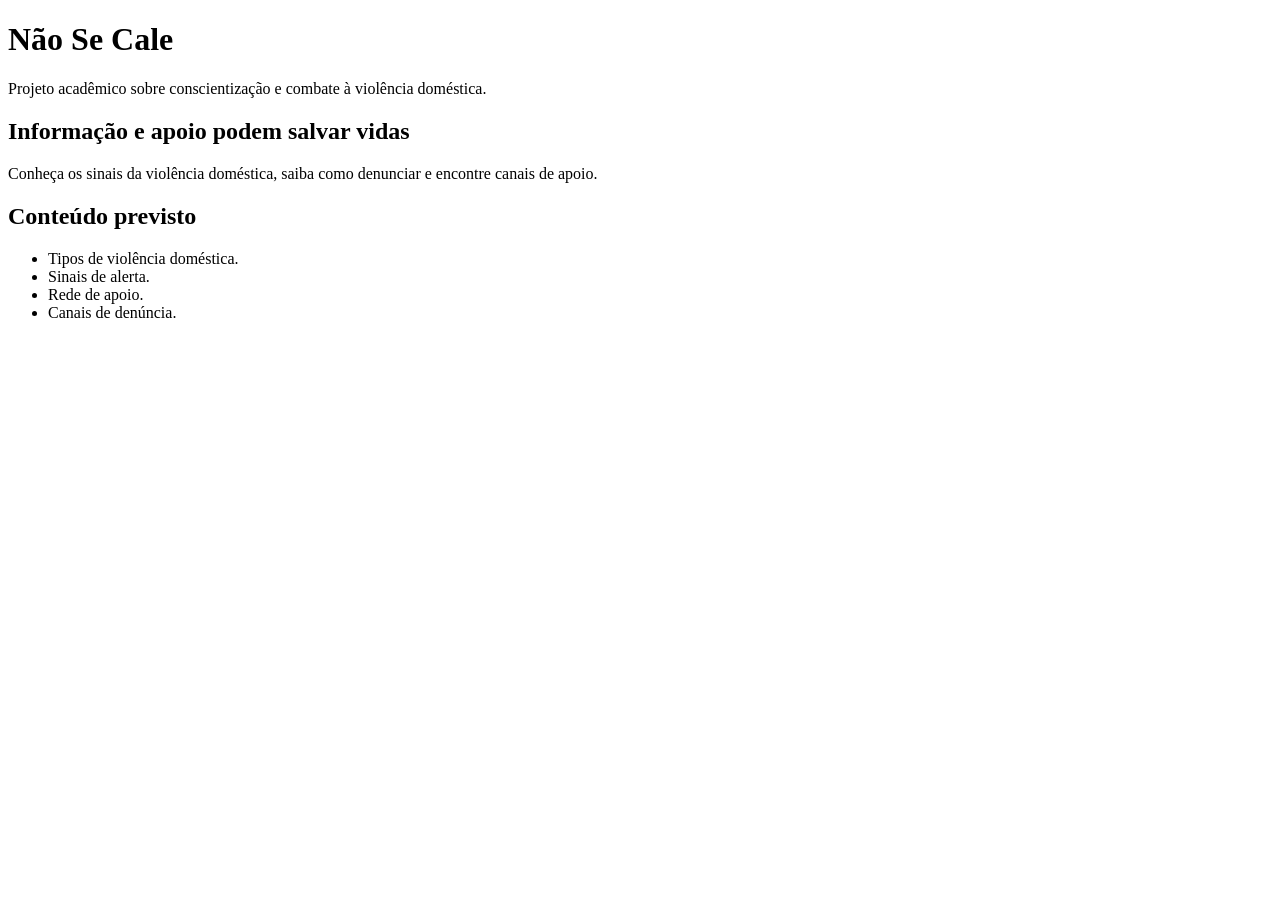
==== site/index.html @ a2928630 "Item 15 - inicia estrutura do projeto" ====
<!DOCTYPE html>
<html lang="pt-BR">
<head>
    <meta charset="UTF-8">
    <meta name="viewport" content="width=device-width, initial-scale=1.0">
    <title>Não Se Cale</title>
</head>
<body>
    <header>
        <h1>Não Se Cale</h1>
        <p>Projeto acadêmico sobre conscientização e combate à violência doméstica.</p>
    </header>

    <main>
        <section>
            <h2>Informação e apoio podem salvar vidas</h2>
            <p>
                Conheça os sinais da violência doméstica, saiba como denunciar
                e encontre canais de apoio.
            </p>
        </section>

        <section>
            <h2>Conteúdo previsto</h2>
            <ul>
                <li>Tipos de violência doméstica.</li>
                <li>Sinais de alerta.</li>
                <li>Rede de apoio.</li>
                <li>Canais de denúncia.</li>
            </ul>
        </section>
    </main>
</body>
</html>
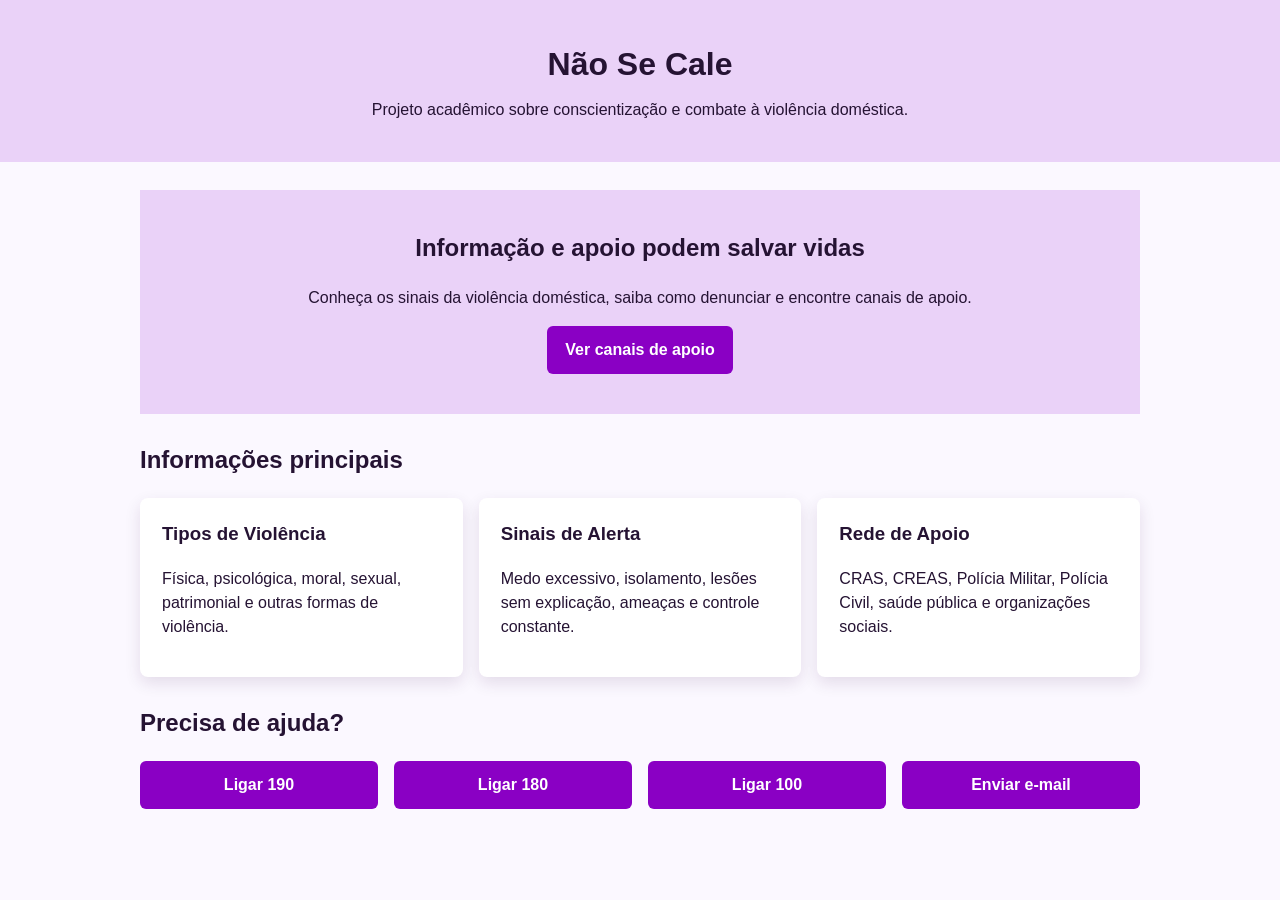
==== commit d827d472: "Ajustes para implementar o item 16" ====
--- a/site/index.html
+++ b/site/index.html
@@ -4,30 +4,56 @@
     <meta charset="UTF-8">
     <meta name="viewport" content="width=device-width, initial-scale=1.0">
     <title>Não Se Cale</title>
+    <link rel="stylesheet" href="style.css">
 </head>
 <body>
-    <header>
-        <h1>Não Se Cale</h1>
-        <p>Projeto acadêmico sobre conscientização e combate à violência doméstica.</p>
+    <header class="topo">
+        <div class="container">
+            <h1>Não Se Cale</h1>
+            <p>Projeto acadêmico sobre conscientização e combate à violência doméstica.</p>
+        </div>
     </header>
 
-    <main>
-        <section>
+    <main class="container">
+        <section class="hero">
             <h2>Informação e apoio podem salvar vidas</h2>
             <p>
                 Conheça os sinais da violência doméstica, saiba como denunciar
                 e encontre canais de apoio.
             </p>
+            <a class="botao" href="#apoio">Ver canais de apoio</a>
         </section>
 
-        <section>
-            <h2>Conteúdo previsto</h2>
-            <ul>
-                <li>Tipos de violência doméstica.</li>
-                <li>Sinais de alerta.</li>
-                <li>Rede de apoio.</li>
-                <li>Canais de denúncia.</li>
-            </ul>
+        <section class="secao">
+            <h2>Informações principais</h2>
+
+            <div class="cards">
+                <article class="card">
+                    <h3>Tipos de Violência</h3>
+                    <p>Física, psicológica, moral, sexual, patrimonial e outras formas de violência.</p>
+                </article>
+
+                <article class="card">
+                    <h3>Sinais de Alerta</h3>
+                    <p>Medo excessivo, isolamento, lesões sem explicação, ameaças e controle constante.</p>
+                </article>
+
+                <article class="card">
+                    <h3>Rede de Apoio</h3>
+                    <p>CRAS, CREAS, Polícia Militar, Polícia Civil, saúde pública e organizações sociais.</p>
+                </article>
+            </div>
+        </section>
+
+        <section class="secao" id="apoio">
+            <h2>Precisa de ajuda?</h2>
+
+            <div class="acoes">
+                <a href="tel:190">Ligar 190</a>
+                <a href="tel:180">Ligar 180</a>
+                <a href="tel:100">Ligar 100</a>
+                <a href="mailto:atendimento@exemplo.com.br">Enviar e-mail</a>
+            </div>
         </section>
     </main>
 </body>
--- a/site/style.css
+++ b/site/style.css
@@ -0,0 +1,122 @@
+* {
+    box-sizing: border-box;
+}
+
+body {
+    margin: 0;
+    background: #fbf8ff;
+    color: #251333;
+    font-family: Arial, Helvetica, sans-serif;
+    line-height: 1.5;
+}
+
+a {
+    text-decoration: none;
+}
+
+.container {
+    width: min(1000px, 92%);
+    margin: 0 auto;
+}
+
+.topo {
+    background: #ead2f8;
+    padding: 40px 0;
+    text-align: center;
+}
+
+.topo h1 {
+    margin: 0 0 10px;
+    font-size: 2rem;
+}
+
+.topo p {
+    margin: 0;
+}
+
+.hero {
+    background: #ead2f8;
+    margin: 28px 0;
+    padding: 40px 24px;
+    text-align: center;
+}
+
+.hero h2,
+.secao h2 {
+    margin-top: 0;
+}
+
+.botao,
+.acoes a {
+    background: #8a00c4;
+    border-radius: 6px;
+    color: #ffffff;
+    display: inline-block;
+    font-weight: 700;
+    padding: 12px 18px;
+}
+
+.secao {
+    margin-bottom: 28px;
+}
+
+.cards,
+.acoes {
+    display: grid;
+    gap: 16px;
+}
+
+.cards {
+    grid-template-columns: repeat(3, 1fr);
+}
+
+.card {
+    background: #ffffff;
+    border-radius: 8px;
+    box-shadow: 0 6px 16px rgba(55, 20, 75, 0.12);
+    padding: 22px;
+}
+
+.card h3 {
+    margin-top: 0;
+}
+
+.acoes {
+    grid-template-columns: repeat(4, 1fr);
+}
+
+.acoes a {
+    text-align: center;
+}
+
+@media (max-width: 760px) {
+    .cards,
+    .acoes {
+        grid-template-columns: 1fr;
+    }
+
+    .topo {
+        padding: 28px 0;
+    }
+
+    .hero {
+        margin: 20px 0;
+        padding: 28px 18px;
+        text-align: left;
+    }
+
+    .topo h1 {
+        font-size: 1.7rem;
+    }
+
+    .hero h2,
+    .secao h2 {
+        font-size: 1.35rem;
+    }
+
+    .botao,
+    .acoes a {
+        width: 100%;
+        text-align: center;
+    }
+}
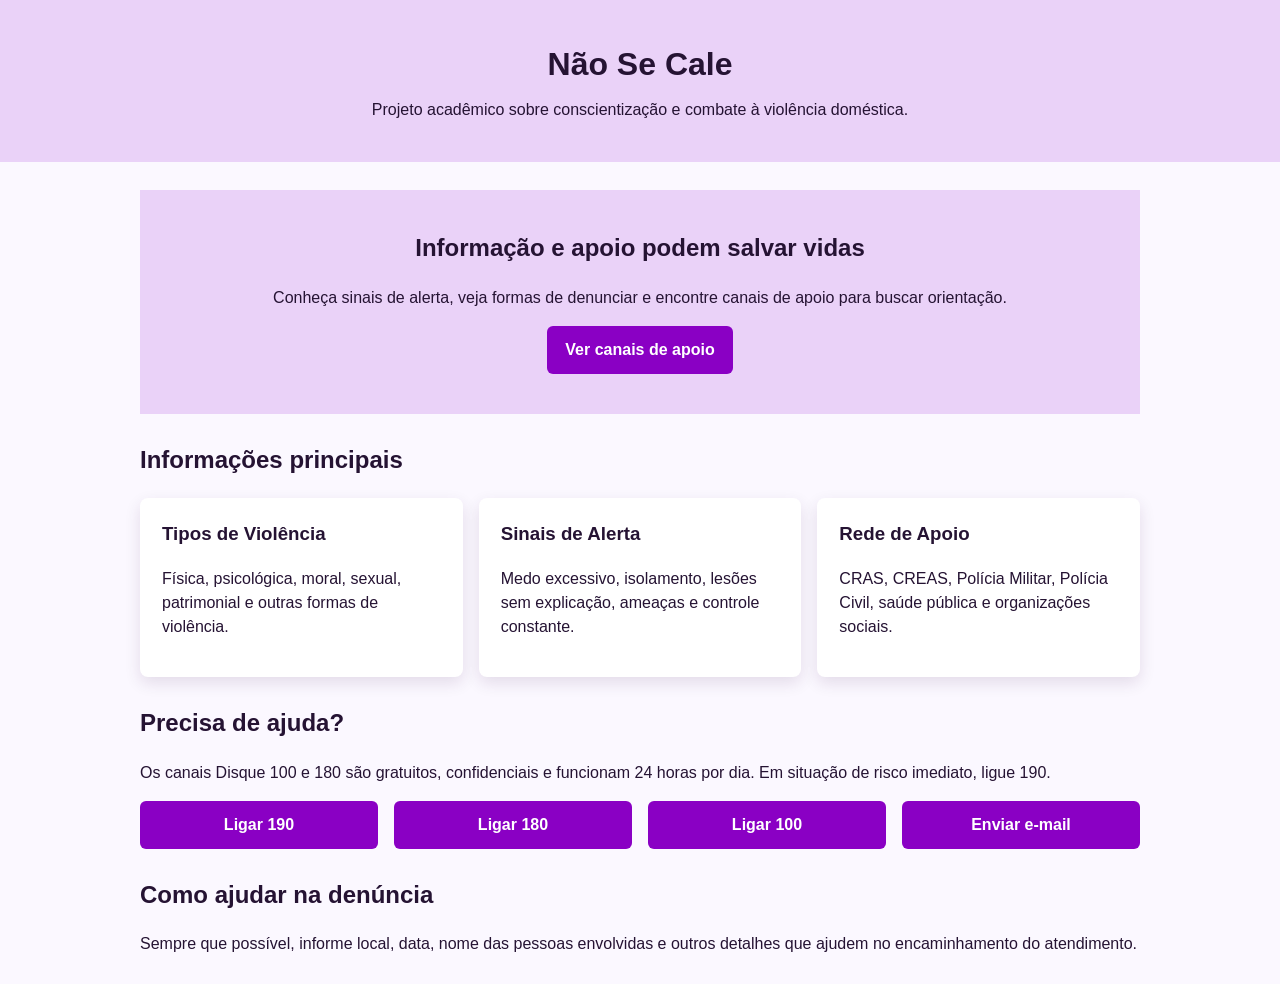
==== commit 1be010a7: "Revisa textos dos canais de apoio" ====
--- a/site/index.html
+++ b/site/index.html
@@ -18,8 +18,8 @@
         <section class="hero">
             <h2>Informação e apoio podem salvar vidas</h2>
             <p>
-                Conheça os sinais da violência doméstica, saiba como denunciar
-                e encontre canais de apoio.
+                Conheça sinais de alerta, veja formas de denunciar
+                e encontre canais de apoio para buscar orientação.
             </p>
             <a class="botao" href="#apoio">Ver canais de apoio</a>
         </section>
@@ -47,6 +47,10 @@
 
         <section class="secao" id="apoio">
             <h2>Precisa de ajuda?</h2>
+            <p>
+                Os canais Disque 100 e 180 são gratuitos, confidenciais e funcionam 24 horas por dia.
+                Em situação de risco imediato, ligue 190.
+            </p>
 
             <div class="acoes">
                 <a href="tel:190">Ligar 190</a>
@@ -55,6 +59,14 @@
                 <a href="mailto:atendimento@exemplo.com.br">Enviar e-mail</a>
             </div>
         </section>
+
+        <section class="secao">
+            <h2>Como ajudar na denúncia</h2>
+            <p>
+                Sempre que possível, informe local, data, nome das pessoas envolvidas
+                e outros detalhes que ajudem no encaminhamento do atendimento.
+            </p>
+        </section>
     </main>
 </body>
 </html>
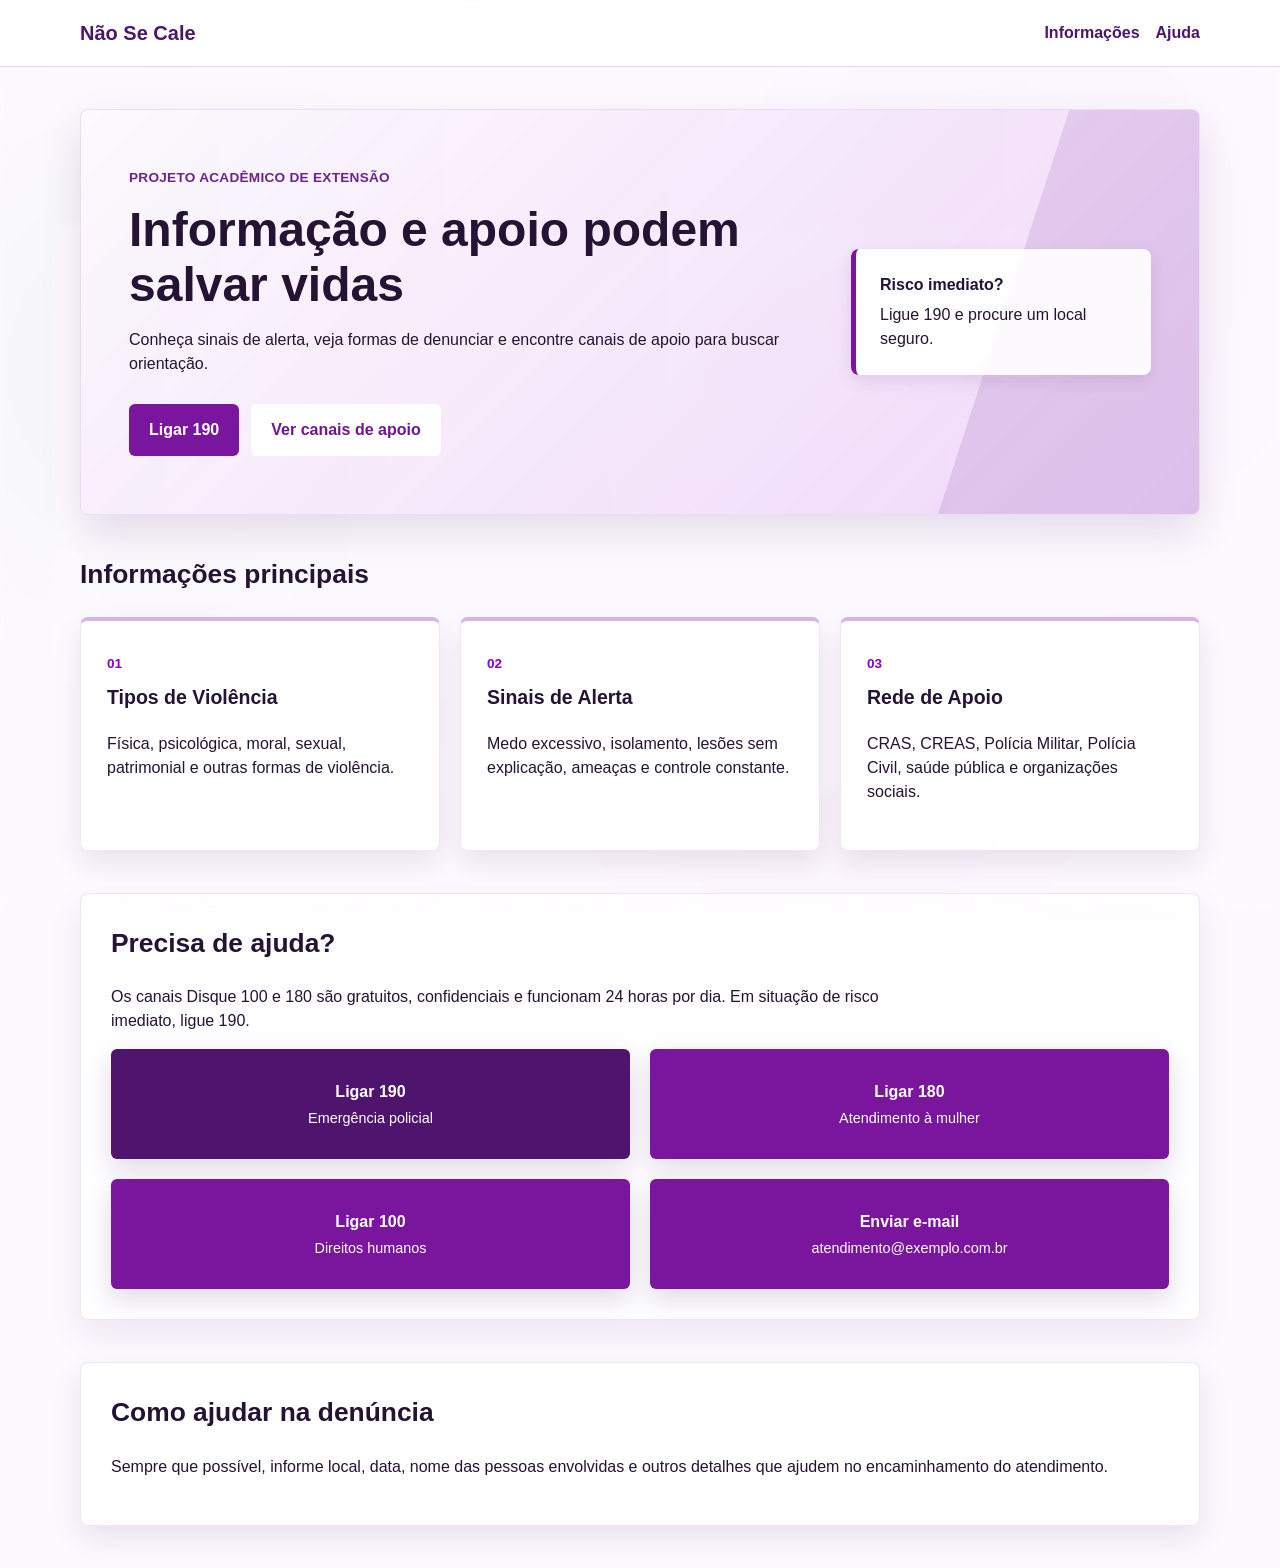
==== commit c50b25e8: "Melhora layout e experiência de uso" ====
--- a/site/index.html
+++ b/site/index.html
@@ -8,59 +8,92 @@
 </head>
 <body>
     <header class="topo">
-        <div class="container">
-            <h1>Não Se Cale</h1>
-            <p>Projeto acadêmico sobre conscientização e combate à violência doméstica.</p>
+        <div class="container topo-conteudo">
+            <a class="marca" href="#">Não Se Cale</a>
+            <nav aria-label="Navegação principal">
+                <a href="#informacoes">Informações</a>
+                <a href="#apoio">Ajuda</a>
+            </nav>
         </div>
     </header>
 
     <main class="container">
         <section class="hero">
-            <h2>Informação e apoio podem salvar vidas</h2>
-            <p>
-                Conheça sinais de alerta, veja formas de denunciar
-                e encontre canais de apoio para buscar orientação.
-            </p>
-            <a class="botao" href="#apoio">Ver canais de apoio</a>
+            <div class="hero-texto">
+                <p class="etiqueta">Projeto acadêmico de extensão</p>
+                <h1>Informação e apoio podem salvar vidas</h1>
+                <p>
+                    Conheça sinais de alerta, veja formas de denunciar
+                    e encontre canais de apoio para buscar orientação.
+                </p>
+                <div class="botoes">
+                    <a class="botao botao-principal" href="tel:190">Ligar 190</a>
+                    <a class="botao botao-secundario" href="#apoio">Ver canais de apoio</a>
+                </div>
+            </div>
+
+            <aside class="aviso">
+                <strong>Risco imediato?</strong>
+                <span>Ligue 190 e procure um local seguro.</span>
+            </aside>
         </section>
 
-        <section class="secao">
+        <section class="secao" id="informacoes">
             <h2>Informações principais</h2>
 
             <div class="cards">
                 <article class="card">
+                    <span>01</span>
                     <h3>Tipos de Violência</h3>
                     <p>Física, psicológica, moral, sexual, patrimonial e outras formas de violência.</p>
                 </article>
 
                 <article class="card">
+                    <span>02</span>
                     <h3>Sinais de Alerta</h3>
                     <p>Medo excessivo, isolamento, lesões sem explicação, ameaças e controle constante.</p>
                 </article>
 
                 <article class="card">
+                    <span>03</span>
                     <h3>Rede de Apoio</h3>
                     <p>CRAS, CREAS, Polícia Militar, Polícia Civil, saúde pública e organizações sociais.</p>
                 </article>
             </div>
         </section>
 
-        <section class="secao" id="apoio">
-            <h2>Precisa de ajuda?</h2>
-            <p>
-                Os canais Disque 100 e 180 são gratuitos, confidenciais e funcionam 24 horas por dia.
-                Em situação de risco imediato, ligue 190.
-            </p>
+        <section class="secao painel-ajuda" id="apoio">
+            <div class="cabecalho-secao">
+                <div>
+                    <h2>Precisa de ajuda?</h2>
+                    <p class="texto-apoio">
+                        Os canais Disque 100 e 180 são gratuitos, confidenciais e funcionam 24 horas por dia.
+                        Em situação de risco imediato, ligue 190.
+                    </p>
+                </div>
+            </div>
 
             <div class="acoes">
-                <a href="tel:190">Ligar 190</a>
-                <a href="tel:180">Ligar 180</a>
-                <a href="tel:100">Ligar 100</a>
-                <a href="mailto:atendimento@exemplo.com.br">Enviar e-mail</a>
+                <a class="acao destaque" href="tel:190">
+                    <strong>Ligar 190</strong>
+                    <span>Emergência policial</span>
+                </a>
+                <a class="acao" href="tel:180">
+                    <strong>Ligar 180</strong>
+                    <span>Atendimento à mulher</span>
+                </a>
+                <a class="acao" href="tel:100">
+                    <strong>Ligar 100</strong>
+                    <span>Direitos humanos</span>
+                </a>
+                <a class="acao" href="mailto:atendimento@exemplo.com.br">
+                    <strong>Enviar e-mail</strong>
+                    <span>atendimento@exemplo.com.br</span>
+                </a>
             </div>
         </section>
 
-        <section class="secao">
+        <section class="secao bloco-orientacao">
             <h2>Como ajudar na denúncia</h2>
             <p>
                 Sempre que possível, informe local, data, nome das pessoas envolvidas
--- a/site/style.css
+++ b/site/style.css
@@ -4,10 +4,23 @@
 
 body {
     margin: 0;
-    background: #fbf8ff;
+    background: #fdf9ff;
     color: #251333;
     font-family: Arial, Helvetica, sans-serif;
     line-height: 1.5;
+    min-height: 100vh;
+    position: relative;
+}
+
+body::before {
+    background:
+        linear-gradient(90deg, rgba(253, 249, 255, 0.7), rgba(253, 249, 255, 0.9)),
+        url("assets/fundo-acolhedor.png") center/cover fixed;
+    content: "";
+    filter: blur(3px);
+    inset: -8px;
+    position: fixed;
+    z-index: -1;
 }
 
 a {
@@ -15,55 +28,157 @@
 }
 
 .container {
-    width: min(1000px, 92%);
+    width: min(1120px, 92%);
     margin: 0 auto;
 }
 
 .topo {
-    background: #ead2f8;
-    padding: 40px 0;
-    text-align: center;
-}
-
-.topo h1 {
-    margin: 0 0 10px;
-    font-size: 2rem;
-}
-
-.topo p {
-    margin: 0;
+    background: rgba(255, 255, 255, 0.86);
+    backdrop-filter: blur(10px);
+    border-bottom: 1px solid rgba(216, 198, 230, 0.7);
+    padding: 18px 0;
+    position: sticky;
+    top: 0;
+    z-index: 2;
+}
+
+.topo-conteudo {
+    align-items: center;
+    display: flex;
+    justify-content: space-between;
+    gap: 18px;
+}
+
+.marca {
+    color: #4b176d;
+    font-size: 1.25rem;
+    font-weight: 700;
+}
+
+nav {
+    display: flex;
+    gap: 16px;
+}
+
+nav a {
+    color: #4b176d;
+    font-weight: 700;
 }
 
 .hero {
-    background: #ead2f8;
-    margin: 28px 0;
-    padding: 40px 24px;
-    text-align: center;
-}
-
-.hero h2,
+    align-items: center;
+    background:
+        linear-gradient(135deg, rgba(255, 255, 255, 0.78), rgba(237, 210, 248, 0.9)),
+        linear-gradient(90deg, rgba(95, 22, 133, 0.08), rgba(255, 255, 255, 0));
+    border: 1px solid rgba(234, 220, 243, 0.9);
+    border-radius: 8px;
+    box-shadow: 0 18px 42px rgba(55, 20, 75, 0.12);
+    display: grid;
+    gap: 36px;
+    grid-template-columns: minmax(0, 1fr) 300px;
+    margin: 42px 0 40px;
+    overflow: hidden;
+    min-height: 390px;
+    padding: 58px 48px;
+    position: relative;
+}
+
+.hero::before {
+    background: rgba(95, 22, 133, 0.12);
+    content: "";
+    height: 150%;
+    position: absolute;
+    right: -180px;
+    top: -120px;
+    transform: rotate(18deg);
+    width: 360px;
+}
+
+.hero-texto,
+.aviso {
+    position: relative;
+    z-index: 1;
+}
+
+.hero h1,
 .secao h2 {
     margin-top: 0;
 }
 
+.hero h1 {
+    font-size: 3rem;
+    line-height: 1.15;
+    margin-bottom: 14px;
+}
+
+.etiqueta {
+    color: #6c238f;
+    font-size: 0.85rem;
+    font-weight: 700;
+    letter-spacing: 0.02em;
+    margin-top: 0;
+    text-transform: uppercase;
+}
+
+.botoes {
+    display: flex;
+    flex-wrap: wrap;
+    gap: 12px;
+    margin-top: 28px;
+}
+
 .botao,
-.acoes a {
-    background: #8a00c4;
+.acao {
+    background: #7a159e;
     border-radius: 6px;
     color: #ffffff;
     display: inline-block;
     font-weight: 700;
-    padding: 12px 18px;
+    padding: 14px 20px;
+    transition: transform 0.2s ease, box-shadow 0.2s ease;
+}
+
+.botao:hover,
+.acao:hover {
+    box-shadow: 0 10px 22px rgba(95, 22, 133, 0.18);
+    transform: translateY(-2px);
+}
+
+.botao-secundario {
+    background: #ffffff;
+    color: #6f168f;
+}
+
+.aviso {
+    background: rgba(255, 255, 255, 0.92);
+    border-left: 5px solid #7a159e;
+    border-radius: 8px;
+    box-shadow: 0 6px 16px rgba(55, 20, 75, 0.1);
+    padding: 24px;
+}
+
+.aviso strong,
+.aviso span {
+    display: block;
+}
+
+.aviso strong {
+    margin-bottom: 6px;
 }
 
 .secao {
-    margin-bottom: 28px;
+    margin-bottom: 42px;
+}
+
+.secao h2 {
+    font-size: 1.65rem;
+    margin-bottom: 22px;
 }
 
 .cards,
 .acoes {
     display: grid;
-    gap: 16px;
+    gap: 20px;
 }
 
 .cards {
@@ -71,52 +186,127 @@
 }
 
 .card {
-    background: #ffffff;
-    border-radius: 8px;
-    box-shadow: 0 6px 16px rgba(55, 20, 75, 0.12);
-    padding: 22px;
+    background: rgba(255, 255, 255, 0.88);
+    border: 1px solid rgba(234, 220, 243, 0.7);
+    border-top: 4px solid #d5b4eb;
+    border-radius: 8px;
+    box-shadow: 0 12px 28px rgba(55, 20, 75, 0.1);
+    min-height: 220px;
+    padding: 30px 26px;
+}
+
+.card span {
+    color: #8a00c4;
+    font-size: 0.85rem;
+    font-weight: 700;
 }
 
 .card h3 {
-    margin-top: 0;
+    font-size: 1.22rem;
+    margin-top: 8px;
 }
 
 .acoes {
-    grid-template-columns: repeat(4, 1fr);
-}
-
-.acoes a {
-    text-align: center;
+    grid-template-columns: repeat(2, 1fr);
+}
+
+.acao {
+    align-items: center;
+    box-shadow: 0 10px 24px rgba(55, 20, 75, 0.14);
+    display: flex;
+    flex-direction: column;
+    justify-content: center;
+    min-height: 110px;
+}
+
+.acao strong,
+.acao span {
+    display: block;
+}
+
+.acao span {
+    font-size: 0.9rem;
+    font-weight: 400;
+    margin-top: 4px;
+}
+
+.acao.destaque {
+    background: #4f146d;
+}
+
+.texto-apoio {
+    max-width: 820px;
+}
+
+.cabecalho-secao {
+    align-items: end;
+    display: flex;
+    gap: 20px;
+    justify-content: space-between;
+}
+
+.painel-ajuda {
+    background: rgba(255, 255, 255, 0.62);
+    border: 1px solid rgba(234, 220, 243, 0.75);
+    border-radius: 8px;
+    box-shadow: 0 14px 34px rgba(55, 20, 75, 0.08);
+    padding: 30px;
+}
+
+.bloco-orientacao {
+    background: rgba(255, 255, 255, 0.9);
+    border: 1px solid rgba(234, 220, 243, 0.7);
+    border-radius: 8px;
+    box-shadow: 0 12px 30px rgba(55, 20, 75, 0.1);
+    padding: 30px;
 }
 
 @media (max-width: 760px) {
+    .topo-conteudo,
+    nav,
+    .botoes {
+        align-items: stretch;
+        flex-direction: column;
+    }
+
+    nav {
+        gap: 8px;
+    }
+
     .cards,
-    .acoes {
+    .acoes,
+    .hero {
         grid-template-columns: 1fr;
-    }
-
-    .topo {
-        padding: 28px 0;
     }
 
     .hero {
         margin: 20px 0;
-        padding: 28px 18px;
-        text-align: left;
-    }
-
-    .topo h1 {
-        font-size: 1.7rem;
-    }
-
-    .hero h2,
+        min-height: auto;
+        padding: 28px 20px;
+    }
+
+    .hero::before {
+        height: 260px;
+        right: -240px;
+        top: auto;
+        bottom: -150px;
+    }
+
+    .hero h1 {
+        font-size: 2rem;
+    }
+
     .secao h2 {
         font-size: 1.35rem;
     }
 
     .botao,
-    .acoes a {
+    .acao {
         width: 100%;
         text-align: center;
     }
-}
+
+    .acao {
+        min-height: auto;
+    }
+}
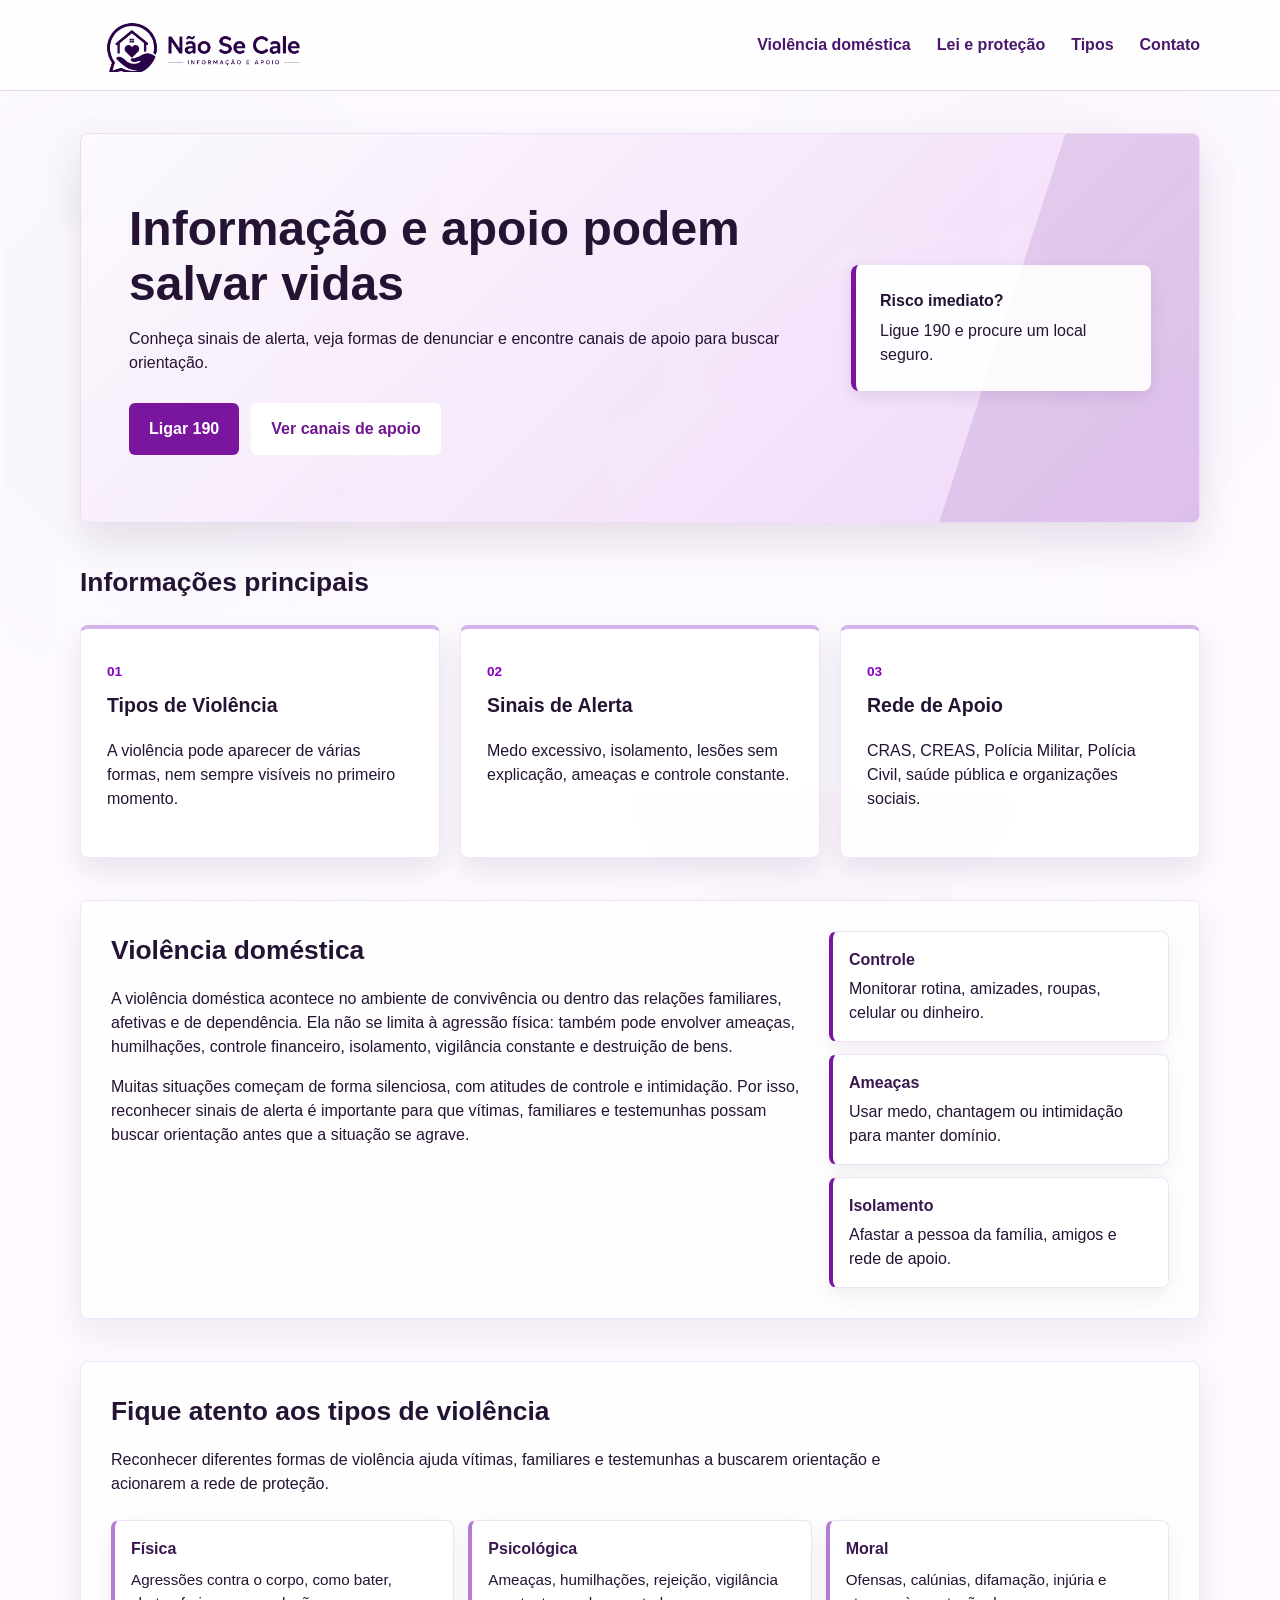
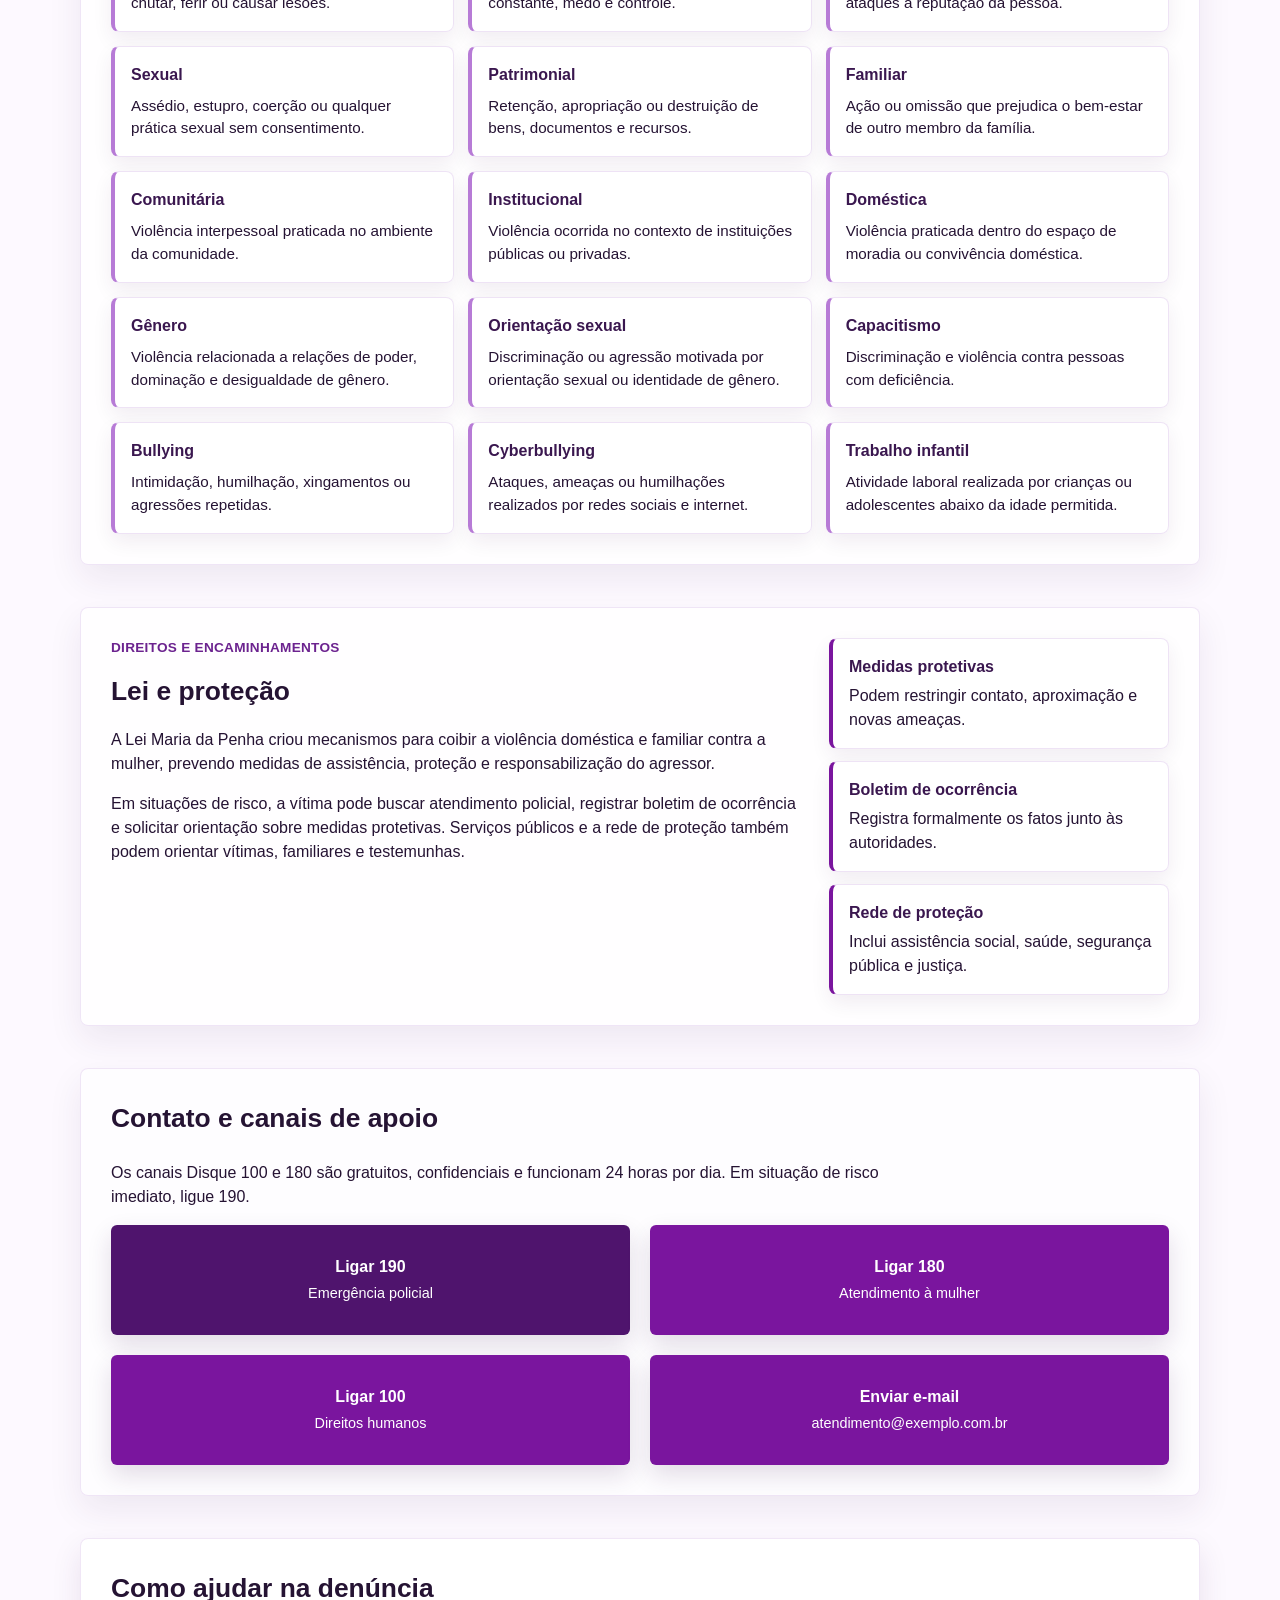
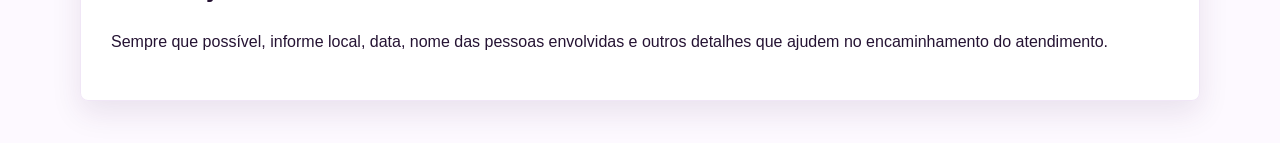
==== commit f023e172: "Ajustes em ui/ux item 20-21" ====
--- a/site/index.html
+++ b/site/index.html
@@ -4,15 +4,20 @@
     <meta charset="UTF-8">
     <meta name="viewport" content="width=device-width, initial-scale=1.0">
     <title>Não Se Cale</title>
+    <link rel="icon" href="assets/icone-nao-se-cale.png">
     <link rel="stylesheet" href="style.css">
 </head>
 <body>
     <header class="topo">
         <div class="container topo-conteudo">
-            <a class="marca" href="#">Não Se Cale</a>
+            <a class="marca" href="#">
+                <img src="assets/logo-nao-se-cale.png" alt="Não Se Cale - Informação e Apoio">
+            </a>
             <nav aria-label="Navegação principal">
-                <a href="#informacoes">Informações</a>
-                <a href="#apoio">Ajuda</a>
+                <a href="#violencia-domestica">Violência doméstica</a>
+                <a href="#lei-protecao">Lei e proteção</a>
+                <a href="#tipos">Tipos</a>
+                <a href="#contato">Contato</a>
             </nav>
         </div>
     </header>
@@ -20,7 +25,6 @@
     <main class="container">
         <section class="hero">
             <div class="hero-texto">
-                <p class="etiqueta">Projeto acadêmico de extensão</p>
                 <h1>Informação e apoio podem salvar vidas</h1>
                 <p>
                     Conheça sinais de alerta, veja formas de denunciar
@@ -45,7 +49,7 @@
                 <article class="card">
                     <span>01</span>
                     <h3>Tipos de Violência</h3>
-                    <p>Física, psicológica, moral, sexual, patrimonial e outras formas de violência.</p>
+                    <p>A violência pode aparecer de várias formas, nem sempre visíveis no primeiro momento.</p>
                 </article>
 
                 <article class="card">
@@ -62,10 +66,159 @@
             </div>
         </section>
 
-        <section class="secao painel-ajuda" id="apoio">
+        <section class="secao bloco-conteudo" id="violencia-domestica">
+            <div class="texto-longo">
+                <h2>Violência doméstica</h2>
+                <p>
+                    A violência doméstica acontece no ambiente de convivência ou dentro das relações familiares,
+                    afetivas e de dependência. Ela não se limita à agressão física: também pode envolver ameaças,
+                    humilhações, controle financeiro, isolamento, vigilância constante e destruição de bens.
+                </p>
+                <p>
+                    Muitas situações começam de forma silenciosa, com atitudes de controle e intimidação.
+                    Por isso, reconhecer sinais de alerta é importante para que vítimas, familiares e testemunhas
+                    possam buscar orientação antes que a situação se agrave.
+                </p>
+            </div>
+
+            <div class="pontos-info">
+                <article>
+                    <strong>Controle</strong>
+                    <span>Monitorar rotina, amizades, roupas, celular ou dinheiro.</span>
+                </article>
+                <article>
+                    <strong>Ameaças</strong>
+                    <span>Usar medo, chantagem ou intimidação para manter domínio.</span>
+                </article>
+                <article>
+                    <strong>Isolamento</strong>
+                    <span>Afastar a pessoa da família, amigos e rede de apoio.</span>
+                </article>
+            </div>
+        </section>
+
+        <section class="secao tipos-violencia" id="tipos">
+            <div class="cabecalho-tipos">
+                <h2>Fique atento aos tipos de violência</h2>
+                <p>
+                    Reconhecer diferentes formas de violência ajuda vítimas, familiares e testemunhas
+                    a buscarem orientação e acionarem a rede de proteção.
+                </p>
+            </div>
+
+            <div class="lista-tipos">
+                <article>
+                    <h3>Física</h3>
+                    <p>Agressões contra o corpo, como bater, chutar, ferir ou causar lesões.</p>
+                </article>
+
+                <article>
+                    <h3>Psicológica</h3>
+                    <p>Ameaças, humilhações, rejeição, vigilância constante, medo e controle.</p>
+                </article>
+
+                <article>
+                    <h3>Moral</h3>
+                    <p>Ofensas, calúnias, difamação, injúria e ataques à reputação da pessoa.</p>
+                </article>
+
+                <article>
+                    <h3>Sexual</h3>
+                    <p>Assédio, estupro, coerção ou qualquer prática sexual sem consentimento.</p>
+                </article>
+
+                <article>
+                    <h3>Patrimonial</h3>
+                    <p>Retenção, apropriação ou destruição de bens, documentos e recursos.</p>
+                </article>
+
+                <article>
+                    <h3>Familiar</h3>
+                    <p>Ação ou omissão que prejudica o bem-estar de outro membro da família.</p>
+                </article>
+
+                <article>
+                    <h3>Comunitária</h3>
+                    <p>Violência interpessoal praticada no ambiente da comunidade.</p>
+                </article>
+
+                <article>
+                    <h3>Institucional</h3>
+                    <p>Violência ocorrida no contexto de instituições públicas ou privadas.</p>
+                </article>
+
+                <article>
+                    <h3>Doméstica</h3>
+                    <p>Violência praticada dentro do espaço de moradia ou convivência doméstica.</p>
+                </article>
+
+                <article>
+                    <h3>Gênero</h3>
+                    <p>Violência relacionada a relações de poder, dominação e desigualdade de gênero.</p>
+                </article>
+
+                <article>
+                    <h3>Orientação sexual</h3>
+                    <p>Discriminação ou agressão motivada por orientação sexual ou identidade de gênero.</p>
+                </article>
+
+                <article>
+                    <h3>Capacitismo</h3>
+                    <p>Discriminação e violência contra pessoas com deficiência.</p>
+                </article>
+
+                <article>
+                    <h3>Bullying</h3>
+                    <p>Intimidação, humilhação, xingamentos ou agressões repetidas.</p>
+                </article>
+
+                <article>
+                    <h3>Cyberbullying</h3>
+                    <p>Ataques, ameaças ou humilhações realizados por redes sociais e internet.</p>
+                </article>
+
+                <article>
+                    <h3>Trabalho infantil</h3>
+                    <p>Atividade laboral realizada por crianças ou adolescentes abaixo da idade permitida.</p>
+                </article>
+            </div>
+        </section>
+
+        <section class="secao bloco-conteudo" id="lei-protecao">
+            <div class="texto-longo">
+                <p class="etiqueta">Direitos e encaminhamentos</p>
+                <h2>Lei e proteção</h2>
+                <p>
+                    A Lei Maria da Penha criou mecanismos para coibir a violência doméstica e familiar contra
+                    a mulher, prevendo medidas de assistência, proteção e responsabilização do agressor.
+                </p>
+                <p>
+                    Em situações de risco, a vítima pode buscar atendimento policial, registrar boletim de
+                    ocorrência e solicitar orientação sobre medidas protetivas. Serviços públicos e a rede de
+                    proteção também podem orientar vítimas, familiares e testemunhas.
+                </p>
+            </div>
+
+            <div class="pontos-info">
+                <article>
+                    <strong>Medidas protetivas</strong>
+                    <span>Podem restringir contato, aproximação e novas ameaças.</span>
+                </article>
+                <article>
+                    <strong>Boletim de ocorrência</strong>
+                    <span>Registra formalmente os fatos junto às autoridades.</span>
+                </article>
+                <article>
+                    <strong>Rede de proteção</strong>
+                    <span>Inclui assistência social, saúde, segurança pública e justiça.</span>
+                </article>
+            </div>
+        </section>
+
+        <section class="secao painel-ajuda" id="contato">
             <div class="cabecalho-secao">
                 <div>
-                    <h2>Precisa de ajuda?</h2>
+                    <h2>Contato e canais de apoio</h2>
                     <p class="texto-apoio">
                         Os canais Disque 100 e 180 são gratuitos, confidenciais e funcionam 24 horas por dia.
                         Em situação de risco imediato, ligue 190.
@@ -94,12 +247,13 @@
         </section>
 
         <section class="secao bloco-orientacao">
-            <h2>Como ajudar na denúncia</h2>
+            <h2 id="denuncia">Como ajudar na denúncia</h2>
             <p>
                 Sempre que possível, informe local, data, nome das pessoas envolvidas
                 e outros detalhes que ajudem no encaminhamento do atendimento.
             </p>
         </section>
+
     </main>
 </body>
 </html>
--- a/site/style.css
+++ b/site/style.css
@@ -1,5 +1,10 @@
 * {
     box-sizing: border-box;
+}
+
+html {
+    scroll-behavior: smooth;
+    scroll-padding-top: 120px;
 }
 
 body {
@@ -50,14 +55,22 @@
 }
 
 .marca {
+    align-items: center;
     color: #4b176d;
-    font-size: 1.25rem;
-    font-weight: 700;
+    display: flex;
+}
+
+.marca img {
+    display: block;
+    height: 54px;
+    max-width: 260px;
+    object-fit: contain;
 }
 
 nav {
     display: flex;
-    gap: 16px;
+    flex-wrap: wrap;
+    gap: 26px;
 }
 
 nav a {
@@ -170,6 +183,10 @@
     margin-bottom: 42px;
 }
 
+.secao[id] {
+    scroll-margin-top: 120px;
+}
+
 .secao h2 {
     font-size: 1.65rem;
     margin-bottom: 22px;
@@ -236,6 +253,92 @@
 
 .texto-apoio {
     max-width: 820px;
+}
+
+.bloco-conteudo {
+    background: rgba(255, 255, 255, 0.72);
+    border: 1px solid rgba(234, 220, 243, 0.75);
+    border-radius: 8px;
+    box-shadow: 0 14px 34px rgba(55, 20, 75, 0.08);
+    display: grid;
+    gap: 26px;
+    grid-template-columns: minmax(0, 1fr) 340px;
+    padding: 30px;
+}
+
+.texto-longo {
+    max-width: 760px;
+}
+
+.texto-longo h2 {
+    margin-bottom: 12px;
+}
+
+.pontos-info {
+    display: grid;
+    gap: 12px;
+}
+
+.pontos-info article {
+    background: rgba(255, 255, 255, 0.9);
+    border: 1px solid rgba(234, 220, 243, 0.8);
+    border-left: 4px solid #7a159e;
+    border-radius: 8px;
+    box-shadow: 0 8px 20px rgba(55, 20, 75, 0.07);
+    padding: 16px;
+}
+
+.pontos-info strong,
+.pontos-info span {
+    display: block;
+}
+
+.pontos-info strong {
+    color: #3a174f;
+    margin-bottom: 5px;
+}
+
+.tipos-violencia {
+    background: rgba(255, 255, 255, 0.72);
+    border: 1px solid rgba(234, 220, 243, 0.75);
+    border-radius: 8px;
+    box-shadow: 0 14px 34px rgba(55, 20, 75, 0.08);
+    padding: 30px;
+}
+
+.cabecalho-tipos {
+    max-width: 820px;
+}
+
+.cabecalho-tipos h2 {
+    margin-bottom: 10px;
+}
+
+.lista-tipos {
+    display: grid;
+    gap: 14px;
+    grid-template-columns: repeat(3, 1fr);
+    margin-top: 24px;
+}
+
+.lista-tipos article {
+    background: rgba(255, 255, 255, 0.9);
+    border: 1px solid rgba(234, 220, 243, 0.8);
+    border-left: 4px solid #b77bd6;
+    border-radius: 8px;
+    box-shadow: 0 8px 20px rgba(55, 20, 75, 0.07);
+    padding: 16px;
+}
+
+.lista-tipos h3 {
+    color: #3a174f;
+    font-size: 1rem;
+    margin: 0 0 8px;
+}
+
+.lista-tipos p {
+    font-size: 0.95rem;
+    margin: 0;
 }
 
 .cabecalho-secao {
@@ -270,10 +373,18 @@
     }
 
     nav {
-        gap: 8px;
+        gap: 10px;
+    }
+
+    .marca img {
+        height: auto;
+        max-width: 230px;
+        width: 100%;
     }
 
     .cards,
+    .bloco-conteudo,
+    .lista-tipos,
     .acoes,
     .hero {
         grid-template-columns: 1fr;
@@ -306,6 +417,13 @@
         text-align: center;
     }
 
+    .tipos-violencia,
+    .bloco-conteudo,
+    .painel-ajuda,
+    .bloco-orientacao {
+        padding: 22px;
+    }
+
     .acao {
         min-height: auto;
     }
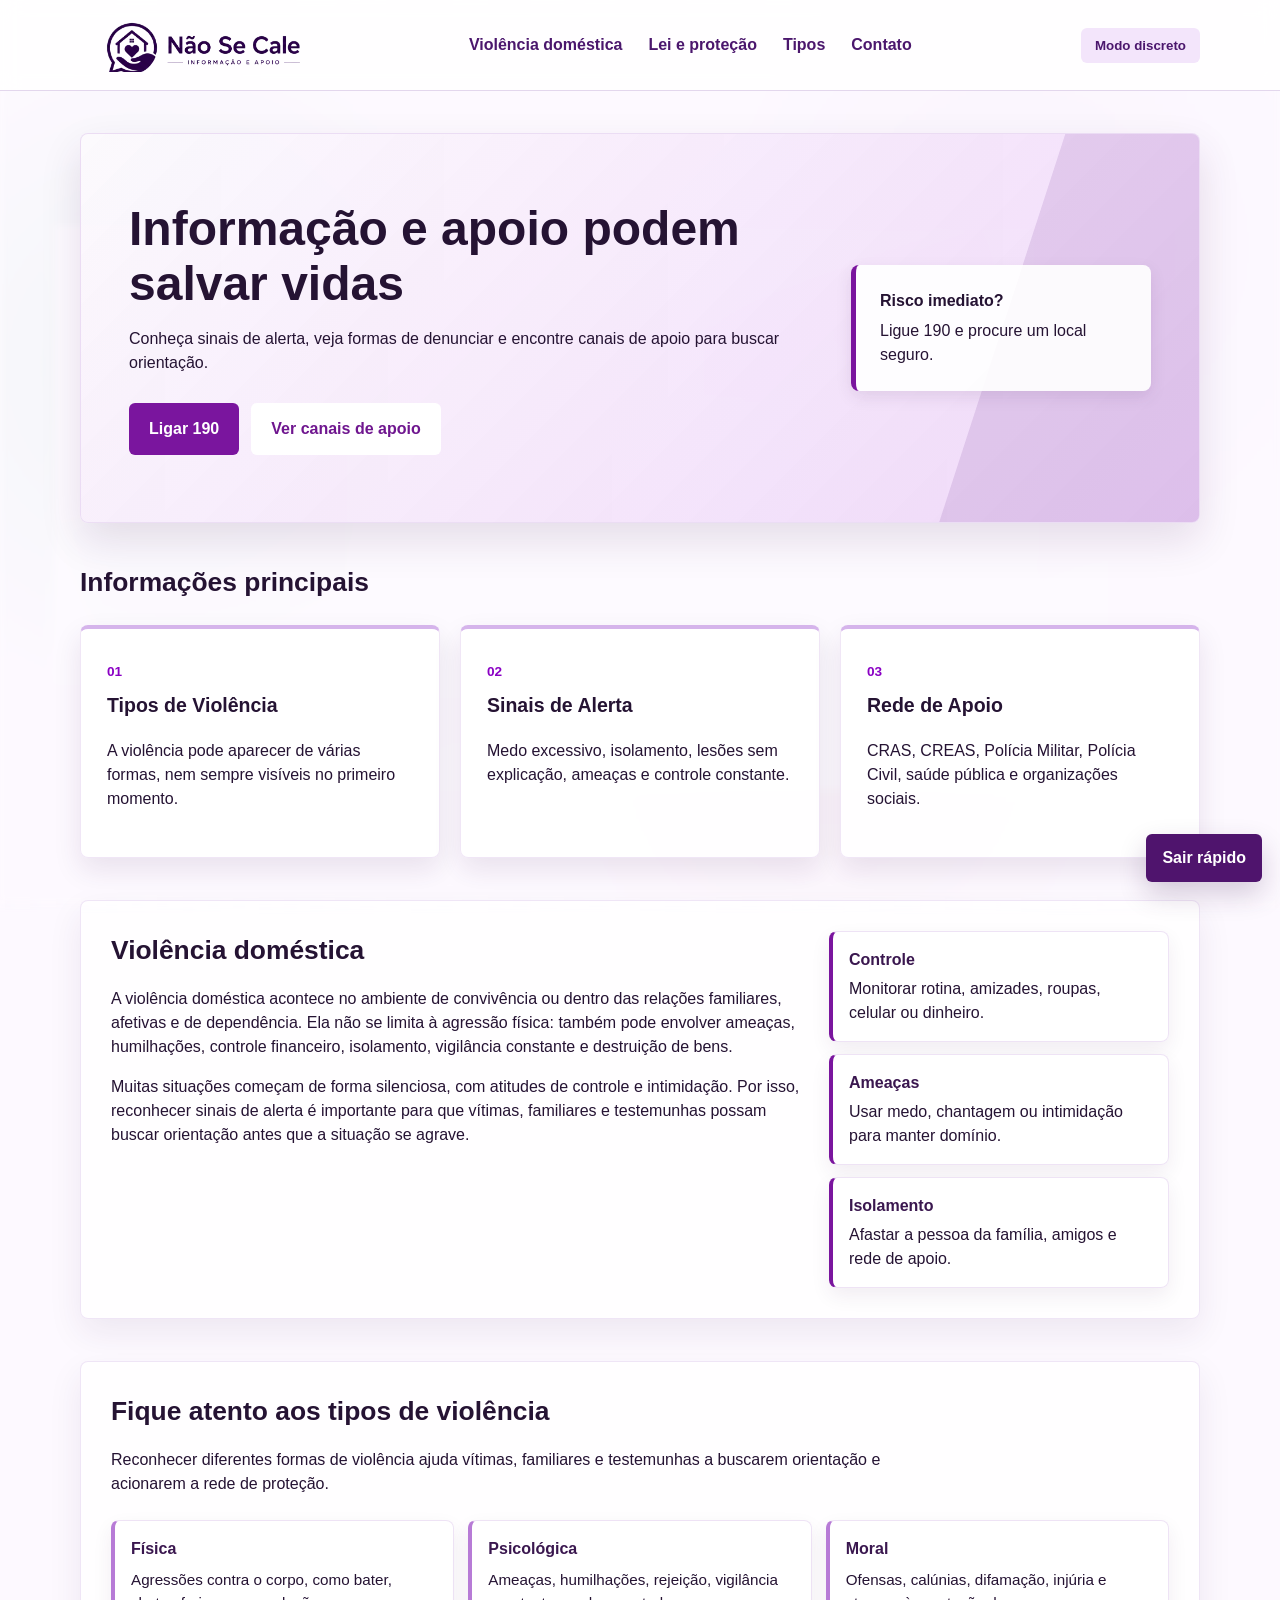
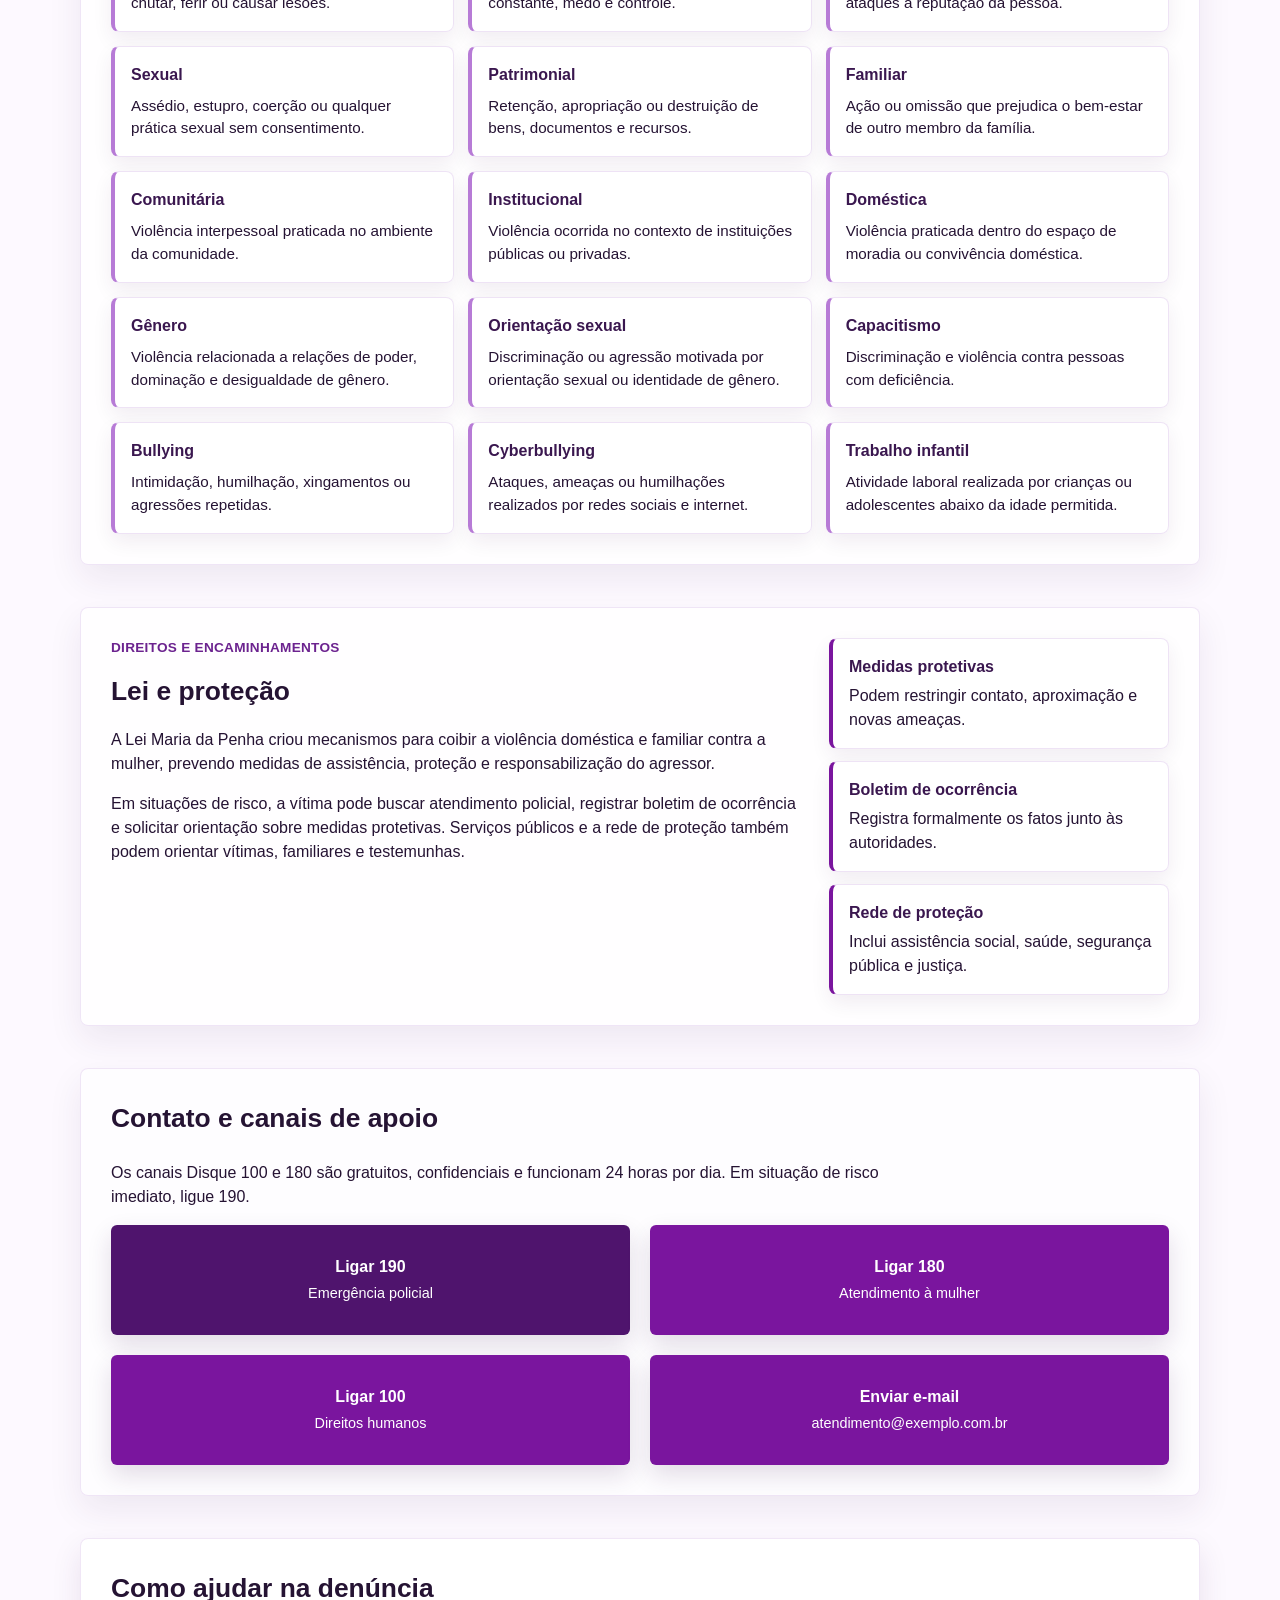
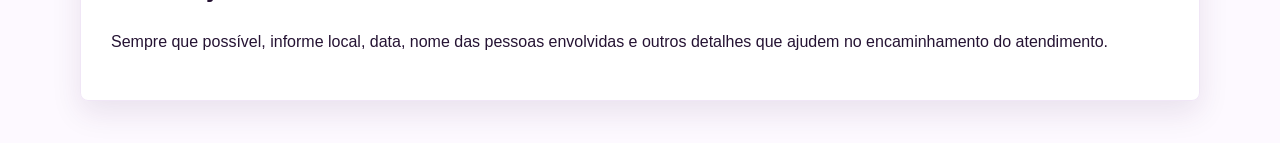
==== commit ce9731ae: "Itens 23 a 28" ====
--- a/site/index.html
+++ b/site/index.html
@@ -19,8 +19,15 @@
                 <a href="#tipos">Tipos</a>
                 <a href="#contato">Contato</a>
             </nav>
+            <button class="botao-contraste" type="button" aria-pressed="false">
+                Modo discreto
+            </button>
         </div>
     </header>
+
+    <a class="sair-rapido" href="https://www.google.com" aria-label="Sair rapidamente do site">
+        Sair rápido
+    </a>
 
     <main class="container">
         <section class="hero">
@@ -255,5 +262,6 @@
         </section>
 
     </main>
+    <script src="script.js"></script>
 </body>
 </html>
--- a/site/style.css
+++ b/site/style.css
@@ -364,6 +364,117 @@
     padding: 30px;
 }
 
+.botao-contraste,
+.sair-rapido {
+    border: 0;
+    border-radius: 6px;
+    cursor: pointer;
+    font-family: inherit;
+    font-weight: 700;
+}
+
+.botao-contraste {
+    background: #f3e5fb;
+    color: #4b176d;
+    padding: 10px 14px;
+}
+
+.sair-rapido {
+    background: #4f146d;
+    bottom: 18px;
+    box-shadow: 0 12px 28px rgba(55, 20, 75, 0.2);
+    color: #ffffff;
+    padding: 12px 16px;
+    position: fixed;
+    right: 18px;
+    z-index: 4;
+}
+
+.alto-contraste {
+    background: #17121d;
+    color: #e8e1ec;
+}
+
+.alto-contraste::before {
+    background:
+        linear-gradient(rgba(18, 13, 24, 0.92), rgba(18, 13, 24, 0.96)),
+        url("assets/fundo-acolhedor.png") center/cover fixed;
+    display: block;
+    filter: blur(8px) brightness(0.45) saturate(0.6);
+}
+
+.alto-contraste .topo,
+.alto-contraste .hero,
+.alto-contraste .card,
+.alto-contraste .bloco-conteudo,
+.alto-contraste .tipos-violencia,
+.alto-contraste .lista-tipos article,
+.alto-contraste .painel-ajuda,
+.alto-contraste .bloco-orientacao,
+.alto-contraste .aviso,
+.alto-contraste .pontos-info article {
+    background: rgba(28, 21, 36, 0.92);
+    border-color: rgba(212, 188, 228, 0.25);
+    box-shadow: 0 12px 26px rgba(0, 0, 0, 0.22);
+}
+
+.alto-contraste .hero::before {
+    background: rgba(255, 255, 255, 0.05);
+}
+
+.alto-contraste a,
+.alto-contraste h1,
+.alto-contraste h2,
+.alto-contraste h3,
+.alto-contraste strong,
+.alto-contraste .etiqueta,
+.alto-contraste .card span,
+.alto-contraste .marca {
+    color: #f3edf7;
+}
+
+.alto-contraste p,
+.alto-contraste span {
+    color: #d8ccdf;
+}
+
+.alto-contraste .marca img,
+.alto-contraste .etiqueta {
+    filter: grayscale(1) brightness(0.8);
+    opacity: 0.62;
+}
+
+.alto-contraste nav a[href="#violencia-domestica"],
+.alto-contraste nav a[href="#tipos"] {
+    opacity: 0.72;
+}
+
+.alto-contraste .card,
+.alto-contraste .lista-tipos article,
+.alto-contraste .pontos-info article {
+    opacity: 0.88;
+}
+
+.alto-contraste .card span,
+.alto-contraste .lista-tipos h3,
+.alto-contraste .pontos-info strong {
+    color: #d9c7e6;
+}
+
+.alto-contraste .botao,
+.alto-contraste .acao,
+.alto-contraste .sair-rapido {
+    background: #2b2034;
+    color: #ffffff;
+}
+
+.alto-contraste .botao-secundario,
+.alto-contraste .botao-contraste {
+    background: #211829;
+    border: 1px solid rgba(232, 214, 242, 0.35);
+    color: #ffffff;
+}
+
 @media (max-width: 760px) {
     .topo-conteudo,
     nav,
@@ -412,8 +523,16 @@
     }
 
     .botao,
-    .acao {
+    .acao,
+    .botao-contraste {
         width: 100%;
+        text-align: center;
+    }
+
+    .sair-rapido {
+        bottom: 12px;
+        left: 12px;
+        right: 12px;
         text-align: center;
     }
 
